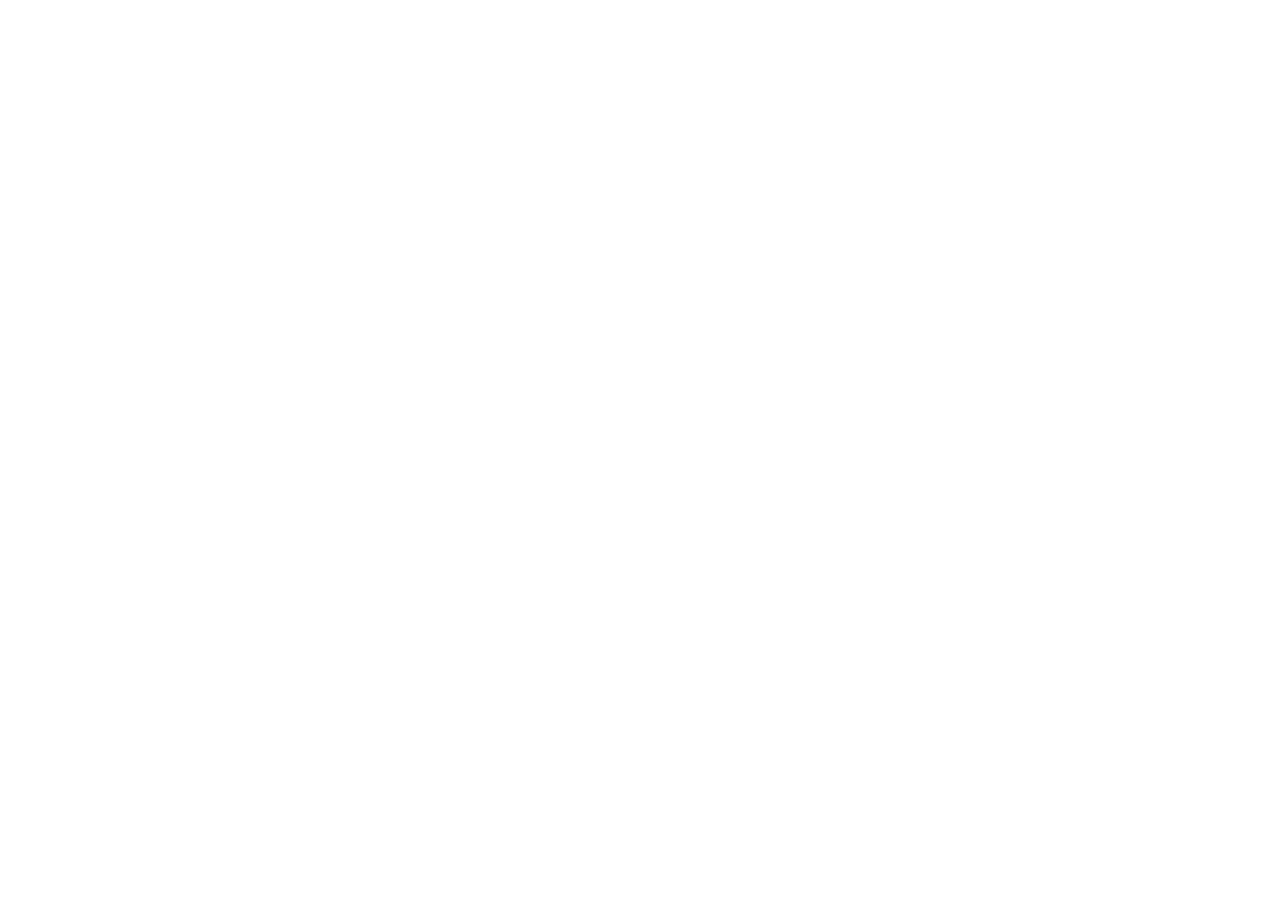
==== index.html @ 8918d6c3 "intro to javascript" ====
<!DOCTYPE html>
<html lang="en">
<head>
    <meta charset="UTF-8">
    <meta http-equiv="X-UA-Compatible" content="IE=edge">
    <meta name="viewport" content="width=device-width, initial-scale=1.0">
    <title>Document</title>
</head>
<body>
    
</body>
</html>
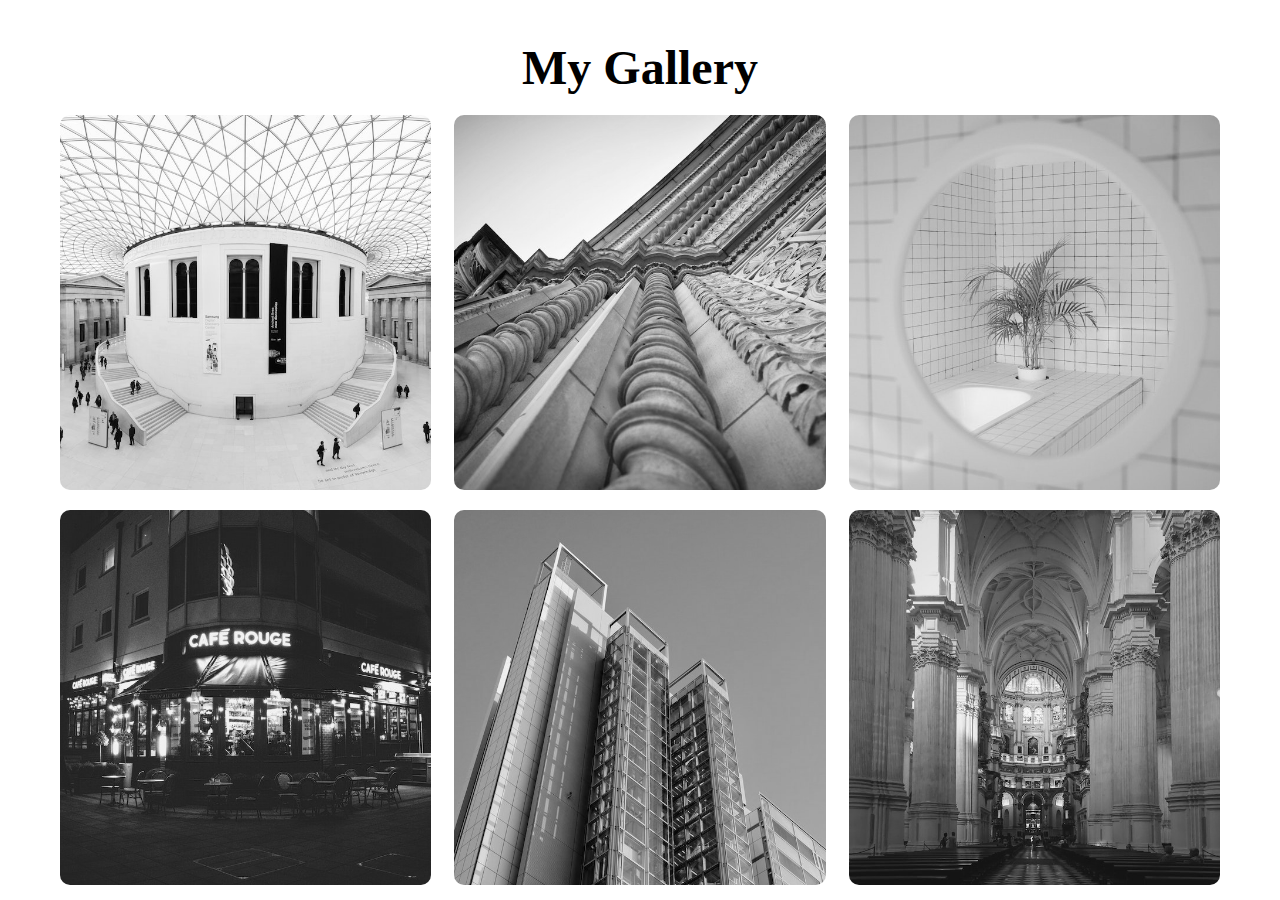
==== commit 2efe157a: "done" ====
--- a/index.html
+++ b/index.html
@@ -4,9 +4,77 @@
     <meta charset="UTF-8">
     <meta http-equiv="X-UA-Compatible" content="IE=edge">
     <meta name="viewport" content="width=device-width, initial-scale=1.0">
-    <title>Document</title>
+    <link rel="shortcut icon" href="Images/favicon.ico" type="image/x-icon">
+    <title>My Gallery</title>
+    <link rel="stylesheet" href="style.css">
 </head>
 <body>
-    
+    <div id="wrapper">
+        <div class="container">
+            <h1>My Gallery</h1>
+            <div class="gallery">
+                <figure class="card">
+                    <img src="Images/image1.jpg" alt="Image 1">
+                    <figcaption>Image 1</figcaption>
+                </figure>
+                <figure class="card">
+                    <img src="Images/image2.jpg" alt="Image 2">
+                    <figcaption>Image 2</figcaption>
+                </figure>
+                <figure class="card">
+                    <img src="Images/image3.jpg" alt="Image 3">
+                    <figcaption>Image 3</figcaption>
+                </figure>
+                <figure class="card">
+                    <img src="Images/image4.jpg" alt="Image 4">
+                    <figcaption>Image 4</figcaption>
+                </figure>
+                <figure class="card">
+                    <img src="Images/image5.jpg" alt="Image 5">
+                    <figcaption>Image 5</figcaption>
+                </figure>
+                <figure class="card">
+                    <img src="Images/image6.jpg" alt="Image 6">
+                    <figcaption>Image 6</figcaption>
+                </figure>
+                <figure class="card">
+                    <img src="Images/image7.jpg" alt="Image 7">
+                    <figcaption>Image 7</figcaption>
+                </figure>
+                <figure class="card">
+                    <img src="Images/image8.jpg" alt="Image 8">
+                    <figcaption>Image 8</figcaption>
+                </figure>
+                <figure class="card">
+                    <img src="Images/image9.jpg" alt="Image 9">
+                    <figcaption>Image 9</figcaption>
+                </figure>
+                <figure class="card">
+                    <img src="Images/image10.jpg" alt="Image 10">
+                    <figcaption>Image 10</figcaption>
+                </figure>
+                <figure class="card">
+                    <img src="Images/image11.jpg" alt="Image 11">
+                    <figcaption>Image 11</figcaption>
+                </figure>
+                <figure class="card">
+                    <img src="Images/image12.jpg" alt="Image 12">
+                    <figcaption>Image 12</figcaption>
+                </figure>
+                <figure class="card">
+                    <img src="Images/image13.jpg" alt="Image 13">
+                    <figcaption>Image 13</figcaption>
+                </figure>
+                <figure class="card">
+                    <img src="Images/image14.jpg" alt="Image 14">
+                    <figcaption>Image 14</figcaption>
+                </figure>
+                <figure class="card">
+                    <img src="Images/image15.jpg" alt="Image 15">
+                    <figcaption>Image 15</figcaption>
+                </figure>
+            </div>
+        </div>
+    </div>
 </body>
 </html>--- a/style.css
+++ b/style.css
@@ -0,0 +1,77 @@
+* {
+    margin: 0;
+    padding: 0;
+    box-sizing: border-box;
+}
+
+#wrapper {
+    height: 100vh;
+    overflow-x: hidden;
+    overflow-y: auto;
+}
+
+.container {
+    height: 100%;
+    max-width: 1200px;
+    margin: 0 auto; /* keep the element at center */
+    padding: 20px;
+}
+
+.container h1 {
+    margin: 20px 0;
+    text-align: center;
+    margin-bottom: 20px;
+    font-size: 3rem;
+}
+
+.gallery {
+    display: flex;
+    flex-wrap: wrap;
+    justify-content: space-between;
+}
+
+.card {
+    width: 32%;
+    position: relative;
+    margin-bottom: 20px;
+    border-radius: 10px;
+    overflow: hidden;
+}
+
+.card img {
+    width: 100%;
+    height: 100%;
+    filter: grayscale(100%);
+    box-shadow: 0 0 20px #333;
+    object-fit: cover;
+}
+
+.card:hover {
+    transform: scale(1.03);
+    filter: drop-shadow(0 0 10px #333);
+    transition: 0.5s;
+}
+
+.card:hover img {
+    filter: grayscale(0%);
+}
+
+.card figcaption {
+    position: absolute;
+    bottom: 0;
+    left: 0;
+    padding: 25px;
+    width: 100%;
+    height: 20%;
+    font-size: 16px;
+    font-weight: 500;
+    color: #fff;
+    opacity: 0;
+    border-radius: 0 0 10px 10px;
+    background: linear-gradient(0deg, rgba(0, 0, 0, 0.5) rgba(255, 255, 255, 0.5));
+}
+
+.card:hover figcaption {
+    opacity: 1;
+    transform: scale(1.03);
+}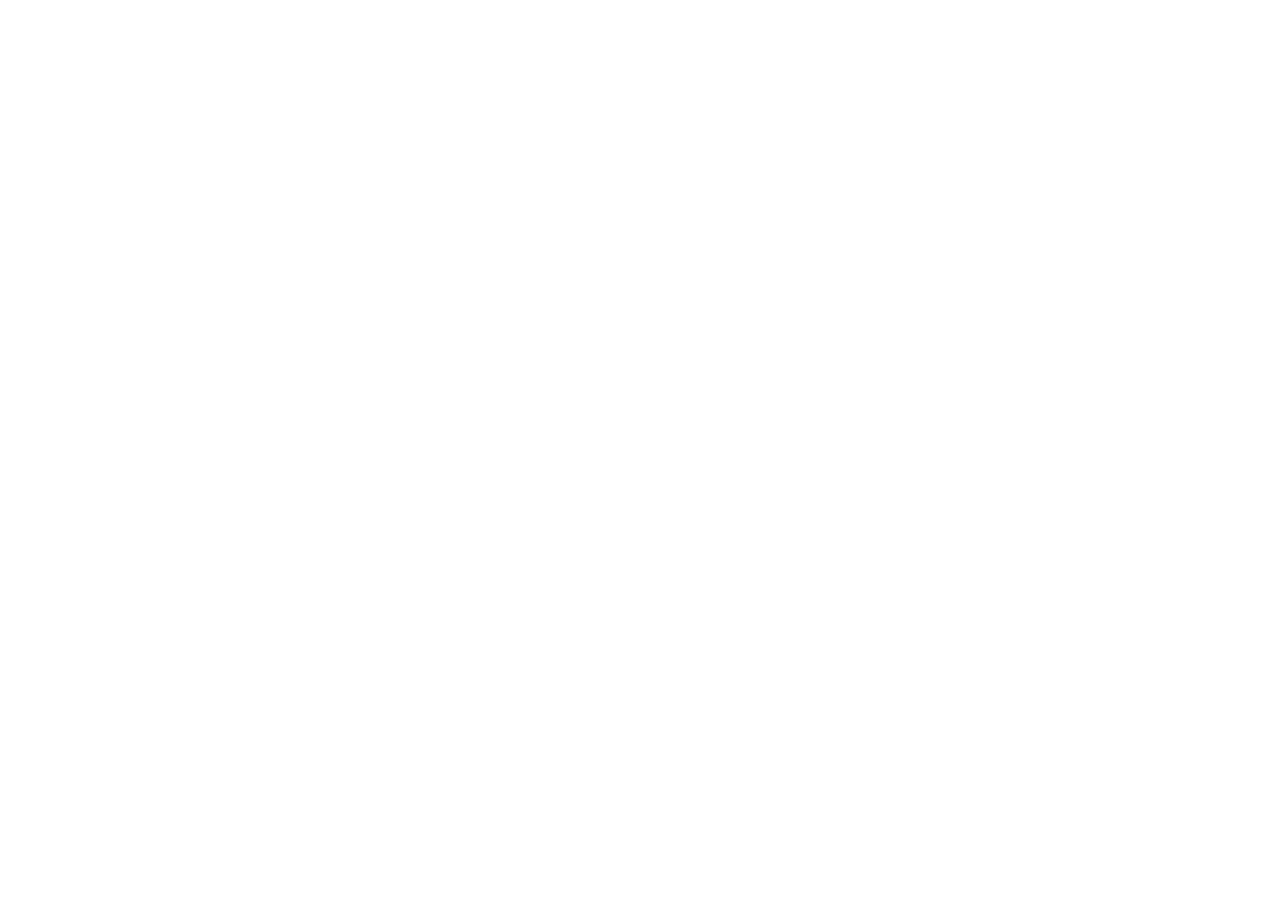
==== commit 29a1053a: "starting with the project" ====
--- a/index.html
+++ b/index.html
@@ -1,80 +1,16 @@
 <!DOCTYPE html>
 <html lang="en">
 <head>
-    <meta charset="UTF-8">
-    <meta http-equiv="X-UA-Compatible" content="IE=edge">
-    <meta name="viewport" content="width=device-width, initial-scale=1.0">
-    <link rel="shortcut icon" href="Images/favicon.ico" type="image/x-icon">
-    <title>My Gallery</title>
-    <link rel="stylesheet" href="style.css">
+  <meta charset="UTF-8">
+  <meta name="viewport" content="width=device-width, initial-scale=1.0">
+  <title>Document</title>
+  <link rel="stylesheet" href="style.css">
 </head>
 <body>
-    <div id="wrapper">
-        <div class="container">
-            <h1>My Gallery</h1>
-            <div class="gallery">
-                <figure class="card">
-                    <img src="Images/image1.jpg" alt="Image 1">
-                    <figcaption>Image 1</figcaption>
-                </figure>
-                <figure class="card">
-                    <img src="Images/image2.jpg" alt="Image 2">
-                    <figcaption>Image 2</figcaption>
-                </figure>
-                <figure class="card">
-                    <img src="Images/image3.jpg" alt="Image 3">
-                    <figcaption>Image 3</figcaption>
-                </figure>
-                <figure class="card">
-                    <img src="Images/image4.jpg" alt="Image 4">
-                    <figcaption>Image 4</figcaption>
-                </figure>
-                <figure class="card">
-                    <img src="Images/image5.jpg" alt="Image 5">
-                    <figcaption>Image 5</figcaption>
-                </figure>
-                <figure class="card">
-                    <img src="Images/image6.jpg" alt="Image 6">
-                    <figcaption>Image 6</figcaption>
-                </figure>
-                <figure class="card">
-                    <img src="Images/image7.jpg" alt="Image 7">
-                    <figcaption>Image 7</figcaption>
-                </figure>
-                <figure class="card">
-                    <img src="Images/image8.jpg" alt="Image 8">
-                    <figcaption>Image 8</figcaption>
-                </figure>
-                <figure class="card">
-                    <img src="Images/image9.jpg" alt="Image 9">
-                    <figcaption>Image 9</figcaption>
-                </figure>
-                <figure class="card">
-                    <img src="Images/image10.jpg" alt="Image 10">
-                    <figcaption>Image 10</figcaption>
-                </figure>
-                <figure class="card">
-                    <img src="Images/image11.jpg" alt="Image 11">
-                    <figcaption>Image 11</figcaption>
-                </figure>
-                <figure class="card">
-                    <img src="Images/image12.jpg" alt="Image 12">
-                    <figcaption>Image 12</figcaption>
-                </figure>
-                <figure class="card">
-                    <img src="Images/image13.jpg" alt="Image 13">
-                    <figcaption>Image 13</figcaption>
-                </figure>
-                <figure class="card">
-                    <img src="Images/image14.jpg" alt="Image 14">
-                    <figcaption>Image 14</figcaption>
-                </figure>
-                <figure class="card">
-                    <img src="Images/image15.jpg" alt="Image 15">
-                    <figcaption>Image 15</figcaption>
-                </figure>
-            </div>
-        </div>
+  <div id="wrapper">
+    <div class="container">
+      
     </div>
+  </div>
 </body>
 </html>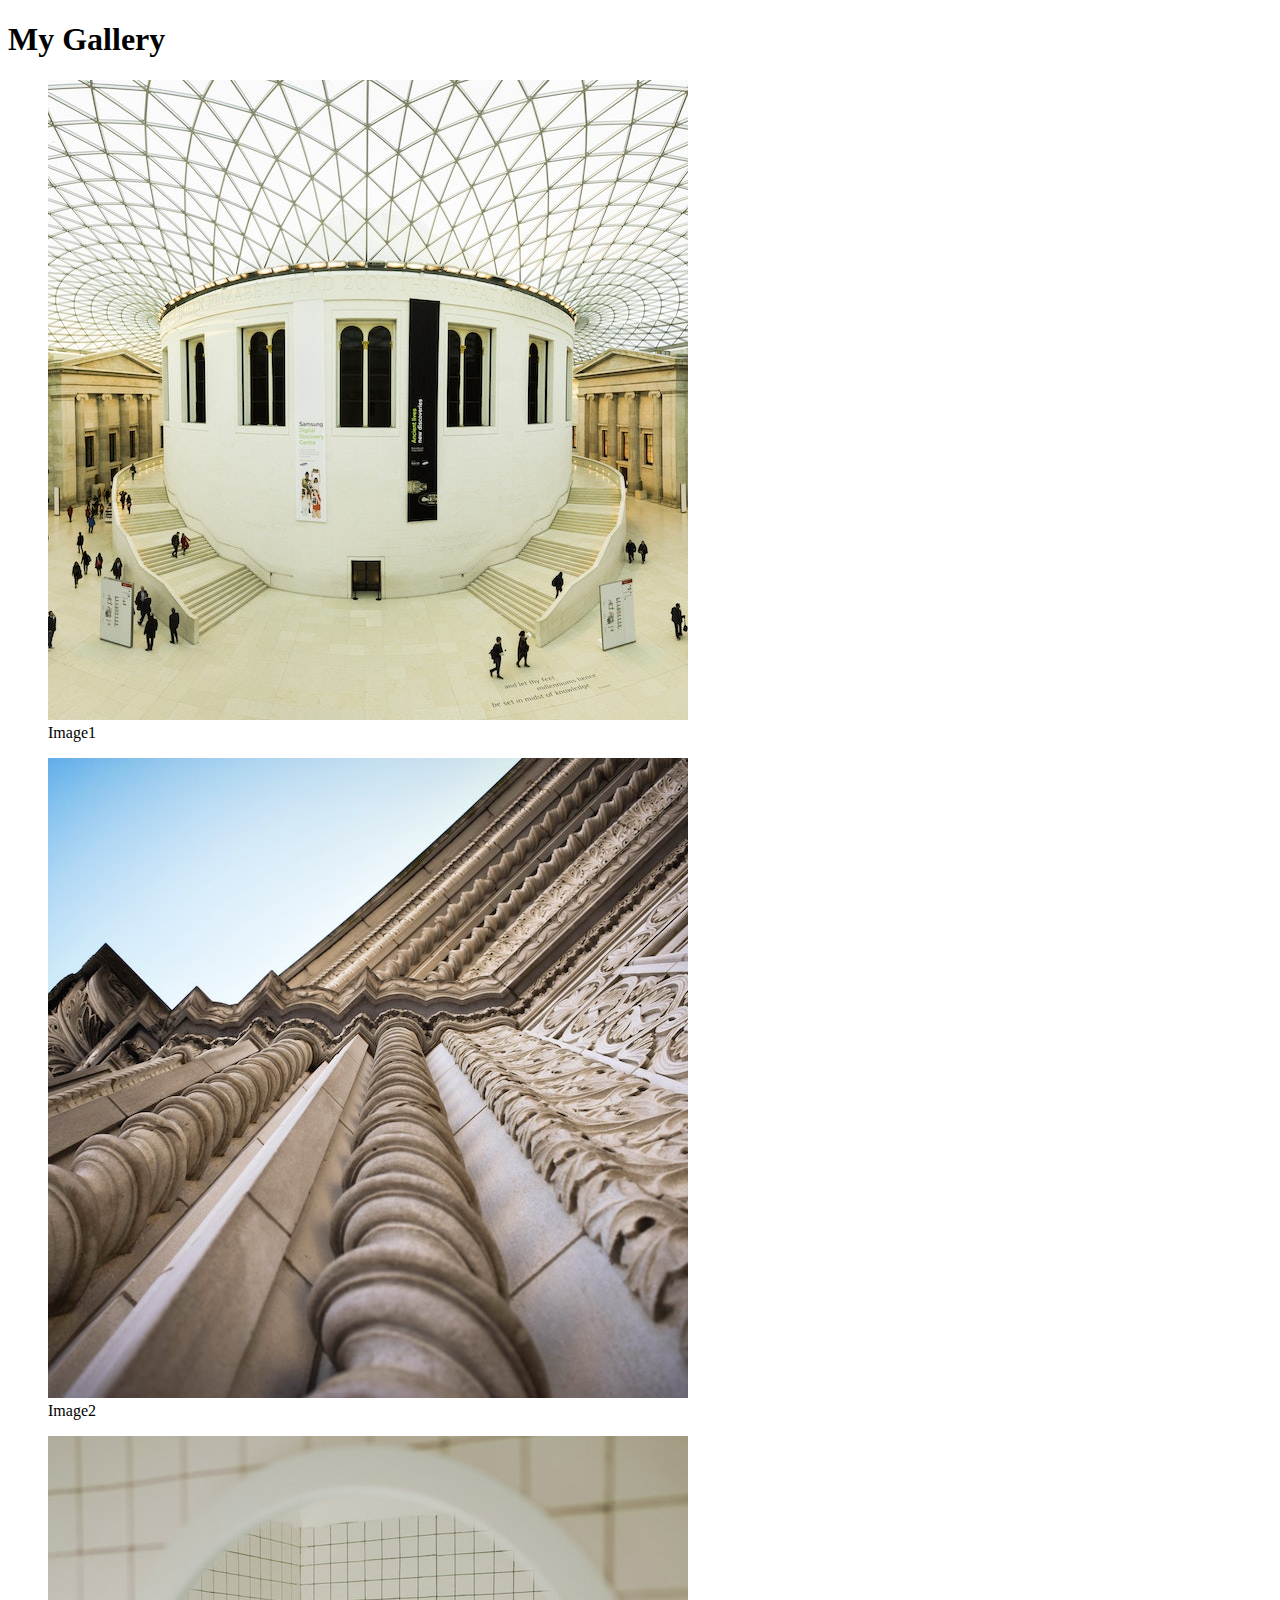
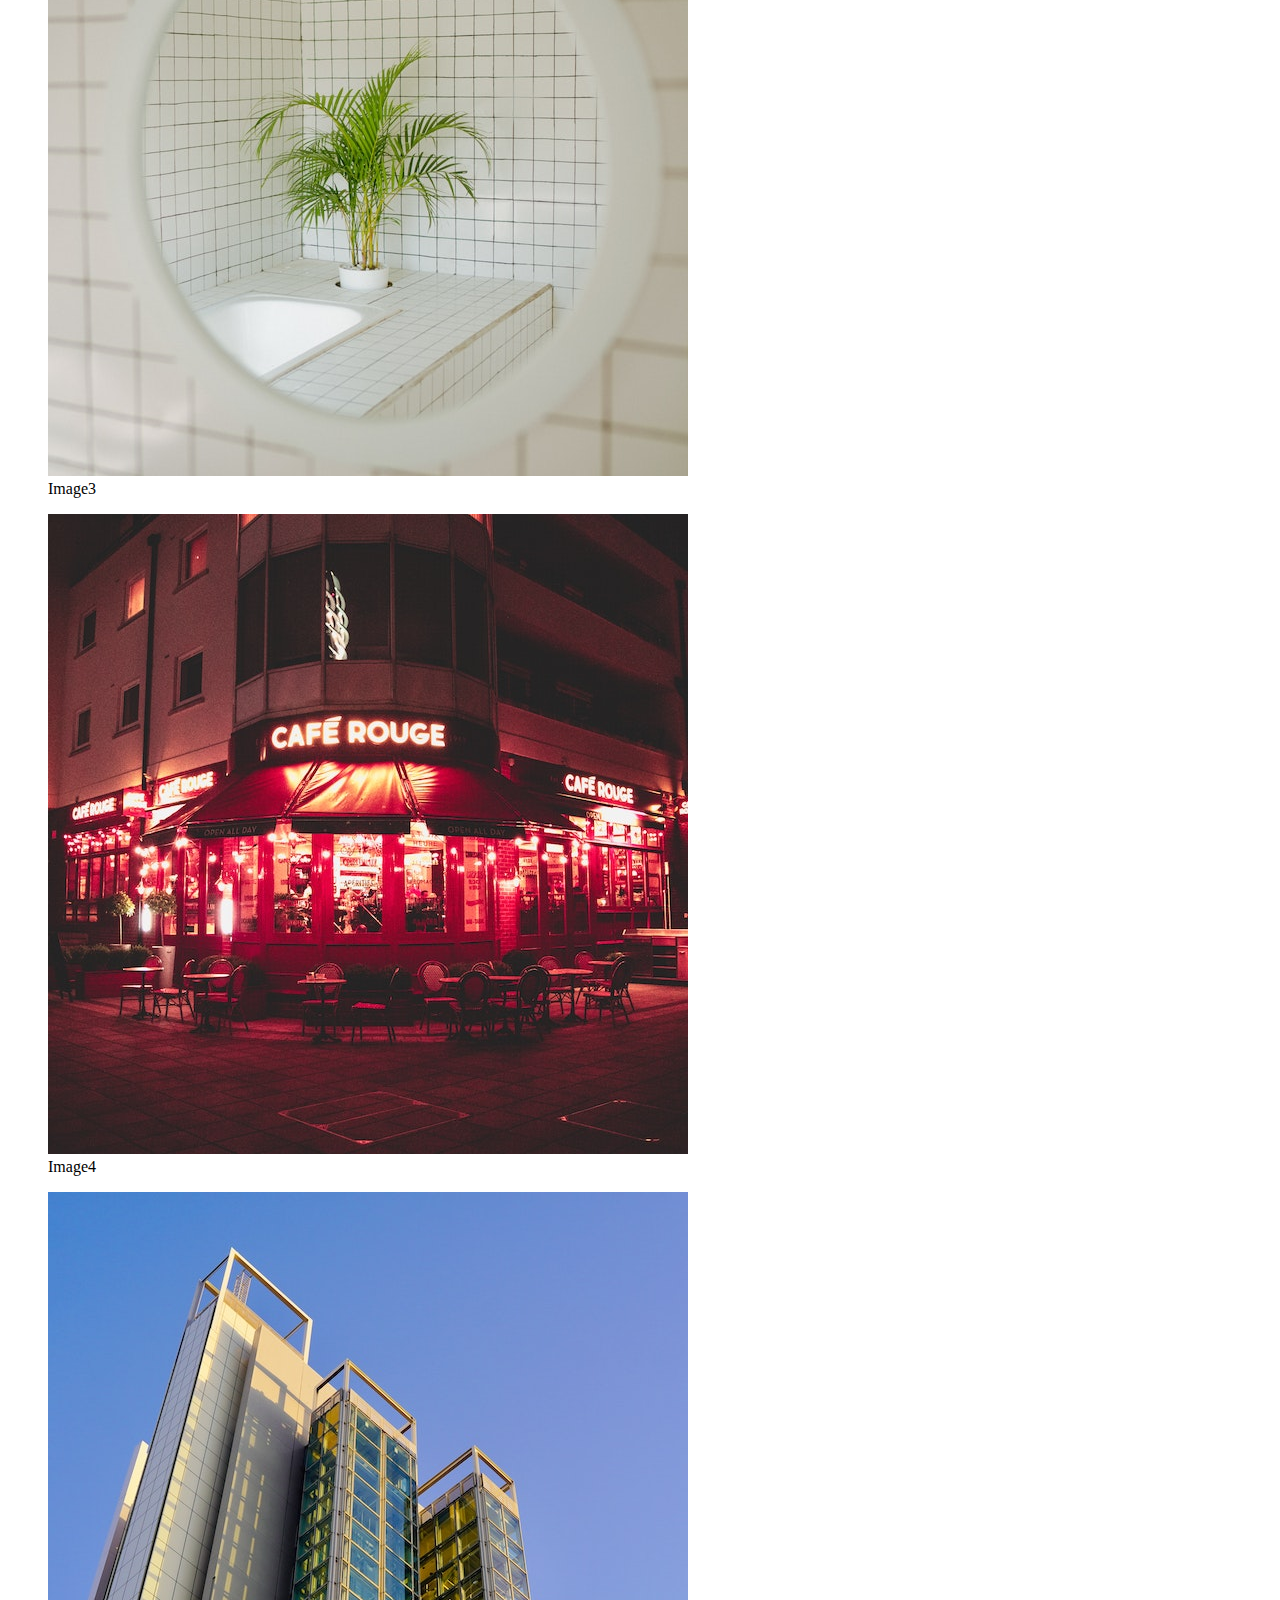
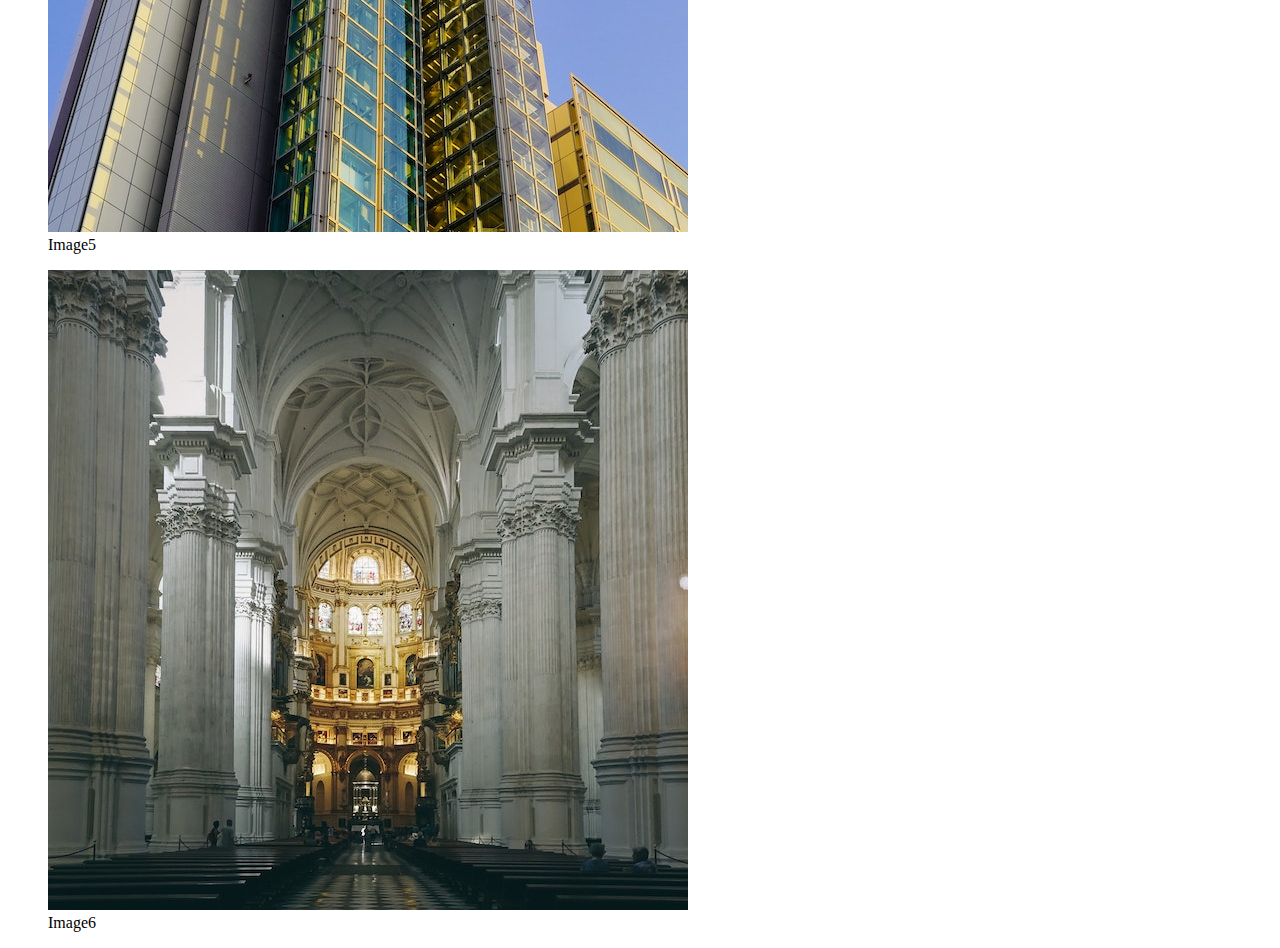
==== commit 82c253d3: "more on the project" ====
--- a/index.html
+++ b/index.html
@@ -9,7 +9,40 @@
 <body>
   <div id="wrapper">
     <div class="container">
-      
+      <h1>My Gallery</h1>
+      <div class="gallery">
+
+        <figure class="card">
+          <img src="Images/image1.jpg" alt="">
+          <figcaption>Image1</figcaption>
+        </figure>
+
+        <figure class="card">
+          <img src="Images/image2.jpg" alt="">
+          <figcaption>Image2</figcaption>
+        </figure>
+
+        <figure class="card">
+          <img src="Images/image3.jpg" alt="">
+          <figcaption>Image3</figcaption>
+        </figure>
+
+        <figure class="card">
+          <img src="Images/image4.jpg" alt="">
+          <figcaption>Image4</figcaption>
+        </figure>
+
+        <figure class="card">
+          <img src="Images/image5.jpg" alt="">
+          <figcaption>Image5</figcaption>
+        </figure>
+
+        <figure class="card">
+          <img src="Images/image6.jpg" alt="">
+          <figcaption>Image6</figcaption>
+        </figure>
+
+      </div>
     </div>
   </div>
 </body>
